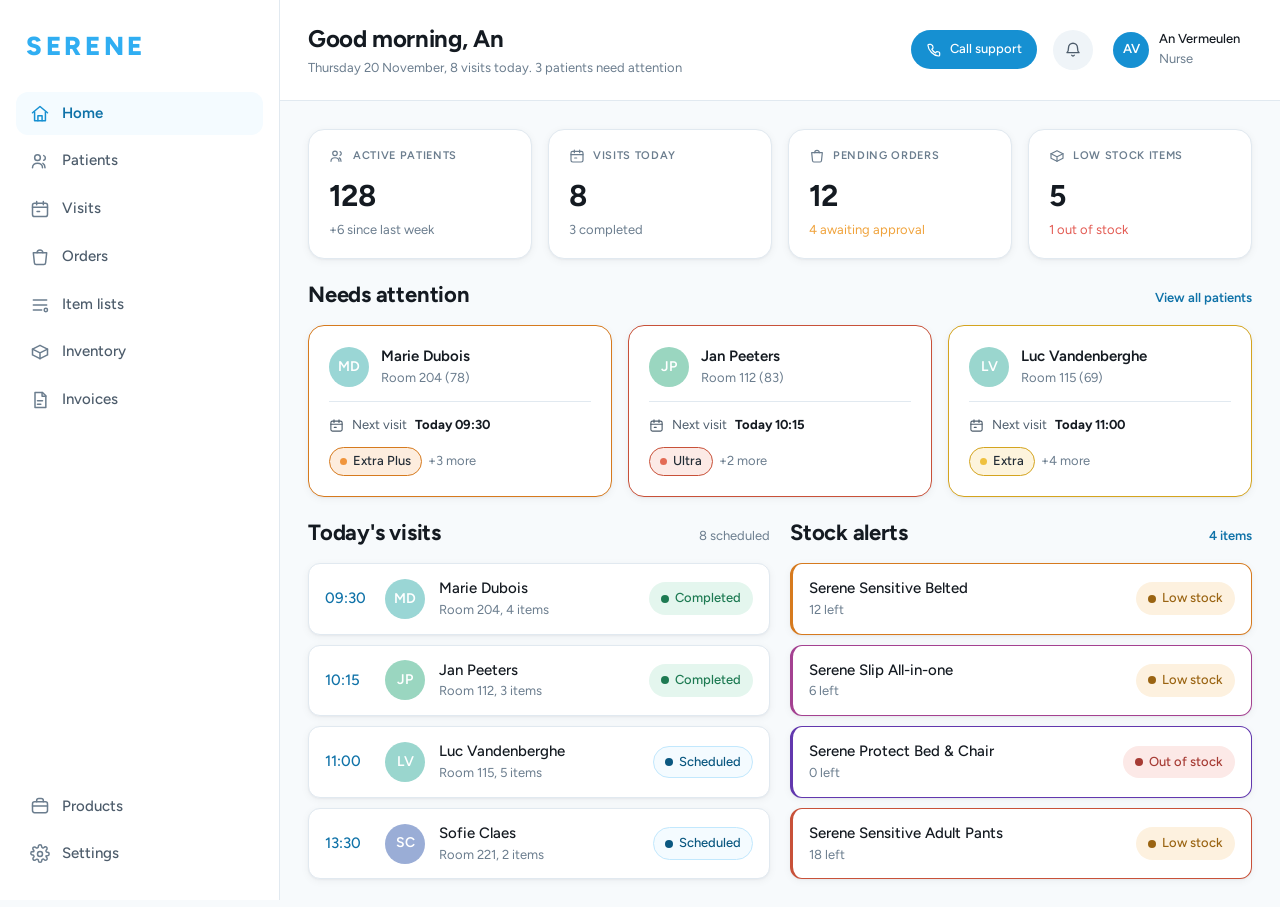
==== index.html @ 3872195d "SERENE prototype" ====
<!DOCTYPE html>
<html lang="en">
<head>
<meta charset="utf-8">
<meta name="viewport" content="width=device-width, initial-scale=1, viewport-fit=cover">
<title>SERENE — patient management</title>
<meta name="description" content="SERENE — incontinence care patient management, prototype.">
<meta name="theme-color" content="#1690d2">
<link rel="preconnect" href="https://fonts.googleapis.com">
<link rel="preconnect" href="https://fonts.gstatic.com" crossorigin>
<link href="https://fonts.googleapis.com/css2?family=Figtree:wght@400;500;600;700;800&display=swap" rel="stylesheet">
<link rel="stylesheet" href="css/app.css">
<link rel="stylesheet" href="css/features.css">
</head>
<body>
<noscript><p style="padding:24px">SERENE needs JavaScript to run.</p></noscript>

<!-- signalling for the support call. The library is vendored so the site has no
     runtime dependency on a CDN; it talks to the free public PeerJS broker. -->
<script src="js/peerjs.min.js"></script>
<script src="js/data.js"></script>
<script src="js/guide.js"></script>
<script src="js/call.js"></script>
<script src="js/app.js"></script>
</body>
</html>
---- css/app.css ----
/* ==========================================================================
   SERENE — design tokens + app shell
   Tokens mirror the Figma variable collection "SERENE" one-for-one.
   ========================================================================== */

:root {
  /* brand */
  --b50:#f4fbff; --b100:#e3f4fe; --b200:#c2e8fd; --b300:#8fd5fb; --b400:#5cc1f9;
  --b500:#30aef2; --b600:#1690d2; --b700:#0f72a8; --b800:#0b5880;
  /* neutral */
  --n0:#ffffff; --n50:#f7fafc; --n100:#eff4f8; --n200:#e1e9f0; --n300:#c9d6e0;
  --n400:#9aabba; --n500:#6b7d8e; --n600:#4d5c6b; --n700:#36434f; --n800:#222c36; --n900:#141a21;
  /* semantic */
  --ok:#2fb37a; --ok-t:#e4f6ee;
  --warn:#f0a33c; --warn-t:#fdf1df;
  --danger:#e35a52; --danger-t:#fce9e7;
  /* absorbency: solid / tint / border */
  --abs-normal:#5bc08a;     --abs-normal-t:#e6f6ed;     --abs-normal-b:#3fa873;
  --abs-plus:#9cc94f;       --abs-plus-t:#f0f7e0;       --abs-plus-b:#7fae38;
  --abs-extra:#efc13f;      --abs-extra-t:#fdf4dd;      --abs-extra-b:#d4a41f;
  --abs-extraplus:#f0953c;  --abs-extraplus-t:#fdedde;  --abs-extraplus-b:#d67a1e;
  --abs-ultra:#e36b55;      --abs-ultra-t:#fceae6;      --abs-ultra-b:#c85139;
  --abs-super:#c25bae;      --abs-super-t:#f8e7f4;      --abs-super-b:#a44191;
  --abs-maxi:#7b52c7;       --abs-maxi-t:#eee8fa;       --abs-maxi-b:#6238ae;
  /* radius */
  --r-sm:8px; --r-md:12px; --r-lg:16px; --r-xl:20px; --r-2xl:28px; --r-full:999px;
  /* elevation */
  --e-card:0 1px 2px rgba(20,26,33,.04), 0 2px 8px rgba(20,26,33,.05);
  --e-raised:0 2px 4px rgba(20,26,33,.05), 0 8px 20px rgba(20,26,33,.08);
  --e-popup:0 8px 16px rgba(20,26,33,.08), 0 24px 48px rgba(20,26,33,.16);
  /* layout */
  --sidebar:280px; --topbar:88px; --appbar:76px; --tabbar:82px;
}

* { box-sizing:border-box; margin:0; padding:0; }
html, body { height:100%; }
body {
  font-family:'Figtree', system-ui, -apple-system, 'Segoe UI', sans-serif;
  font-size:15px; line-height:1.45; color:var(--n900); background:var(--n50);
  -webkit-font-smoothing:antialiased;
}
button { font:inherit; color:inherit; background:none; border:none; cursor:pointer; }
a { color:inherit; text-decoration:none; }
ul { list-style:none; }
img { display:block; max-width:100%; }
:focus-visible { outline:3px solid var(--b400); outline-offset:2px; border-radius:4px; }

/* ---------- type ---------- */
.t-display{font-size:36px;font-weight:800;letter-spacing:-.02em}
.t-h1{font-size:28px;font-weight:700;letter-spacing:-.015em}
.t-h2{font-size:22px;font-weight:700;letter-spacing:-.01em}
.t-h3{font-size:18px;font-weight:600}
.t-h4{font-size:15px;font-weight:600}
.t-body{font-size:15px;font-weight:400}
.t-body-m{font-size:15px;font-weight:500}
.t-sm{font-size:13px;font-weight:400}
.t-sm-m{font-size:13px;font-weight:500}
.t-sm-sb{font-size:13px;font-weight:600}
.t-cap{font-size:11px;font-weight:600;letter-spacing:.06em;text-transform:uppercase}
.t-metric{font-size:30px;font-weight:700;letter-spacing:-.02em}
.t-metric-m{font-size:22px;font-weight:700;letter-spacing:-.01em}
.muted{color:var(--n500)} .dim{color:var(--n600)} .strong{color:var(--n900)}

/* ==========================================================================
   SHELL
   ========================================================================== */
.app { display:flex; min-height:100%; }

/* ---------- sidebar (desktop) ---------- */
.sidebar {
  width:var(--sidebar); flex:0 0 var(--sidebar); background:var(--n0);
  border-right:1px solid var(--n200); display:flex; flex-direction:column;
  padding:24px 16px; gap:4px; position:sticky; top:0; height:100vh;
}
.brand { display:flex; align-items:center; gap:10px; padding:4px 10px 22px; }
.brand-mark { font-size:26px; font-weight:800; letter-spacing:.14em; color:var(--b500); }
.nav-item {
  display:flex; align-items:center; gap:12px; padding:11px 14px;
  border-radius:var(--r-md); color:var(--n600); font-size:15px; font-weight:500; width:100%;
}
.nav-item:hover { background:var(--n100); color:var(--n800); }
.nav-item.is-active { background:var(--b50); color:var(--b700); font-weight:600; }
.nav-item.is-active svg { color:var(--b600); }
.nav-item svg { flex:0 0 20px; color:var(--n500); }
.nav-spacer { flex:1; }

/* ---------- main ---------- */
.main { flex:1; min-width:0; display:flex; flex-direction:column; }
.topbar {
  display:flex; align-items:center; gap:16px; padding:22px 28px;
  background:var(--n0); border-bottom:1px solid var(--n200); position:sticky; top:0; z-index:20;
}
.topbar-titles { flex:1; min-width:0; }
.topbar-titles h1 { font-size:24px; font-weight:700; letter-spacing:-.015em; }
.topbar-titles p { font-size:13px; color:var(--n500); margin-top:2px; }
.icon-btn {
  width:40px; height:40px; border-radius:var(--r-full); display:grid; place-items:center;
  color:var(--n600); background:var(--n100);
}
.icon-btn:hover { background:var(--n200); }
.user-chip { display:flex; align-items:center; gap:10px; padding:4px 12px 4px 4px; border-radius:var(--r-full); }
.user-chip:hover { background:var(--n100); }
.content { padding:28px; display:flex; flex-direction:column; gap:20px; flex:1; }

/* ---------- mobile / tablet chrome ---------- */
.appbar { display:none; }
.tabbar { display:none; }
.fabs { display:none; }

/* ==========================================================================
   COMPONENTS
   ========================================================================== */
.card { background:var(--n0); border:1px solid var(--n200); border-radius:var(--r-lg); box-shadow:var(--e-card); }
.card-pad { padding:20px; }
.section { display:flex; flex-direction:column; gap:14px; }
.section-head { display:flex; align-items:baseline; gap:12px; }
.section-head h2 { font-size:22px; font-weight:700; letter-spacing:-.01em; flex:1; }
.link { color:var(--b700); font-size:13px; font-weight:600; }
.link:hover { color:var(--b800); text-decoration:underline; }

.btn {
  display:inline-flex; align-items:center; justify-content:center; gap:8px;
  padding:12px 20px; border-radius:var(--r-md); font-size:15px; font-weight:500;
  border:1px solid transparent; white-space:nowrap;
}
.btn-primary { background:var(--b600); color:var(--n0); }
.btn-primary:hover { background:var(--b700); }
.btn-ghost { background:var(--n0); border-color:var(--n200); color:var(--n700); }
.btn-ghost:hover { background:var(--n50); border-color:var(--n300); }
.btn-danger { background:var(--danger); color:var(--n0); border-radius:var(--r-full); }
.btn-danger:hover { filter:brightness(.94); }
.btn-dark { background:var(--n800); border:1px solid var(--n700); color:var(--n0); border-radius:var(--r-full); padding:9px 16px; font-size:13px; }
.btn-dark:hover { background:#2c3844; }
.btn-sm { padding:9px 14px; font-size:13px; }
.btn-block { width:100%; }

.chip {
  display:inline-flex; align-items:center; gap:6px; padding:6px 11px;
  border-radius:var(--r-full); font-size:13px; font-weight:500;
  background:var(--n100); color:var(--n700); border:1px solid transparent;
}
.chip-brand { background:var(--b50); color:var(--b800); border-color:var(--b200); }
.chip-ok { background:var(--ok-t); color:#1d7a52; }
.chip-warn { background:var(--warn-t); color:#9a6412; }
.chip-danger { background:var(--danger-t); color:#a63b34; }
.dot { width:8px; height:8px; border-radius:var(--r-full); background:currentColor; flex:0 0 8px; }

.stat-grid { display:grid; grid-template-columns:repeat(4,1fr); gap:16px; }
.stat { background:var(--n0); border:1px solid var(--n200); border-radius:var(--r-lg); padding:18px 20px; box-shadow:var(--e-card); }
.stat-label { display:flex; align-items:center; gap:8px; color:var(--n500); }
.stat-value { margin-top:10px; }
.stat-foot { font-size:13px; margin-top:4px; color:var(--n500); }

.avatar { border-radius:var(--r-full); background:var(--n200); flex:0 0 auto; display:grid; place-items:center;
  color:var(--n0); font-weight:600; overflow:hidden; background-size:cover; background-position:center 18%; }
.avatar-sm { width:36px; height:36px; font-size:13px; }
.avatar-md { width:40px; height:40px; font-size:14px; }
.avatar-lg { width:48px; height:48px; font-size:15px; }
.avatar-xl { width:64px; height:64px; font-size:18px; }

/* absorbency coding — the whole row/card carries a tinted border */
.abs { --c:var(--n400); --t:var(--n100); --bd:var(--n300); }
.abs-normal{--c:var(--abs-normal);--t:var(--abs-normal-t);--bd:var(--abs-normal-b)}
.abs-plus{--c:var(--abs-plus);--t:var(--abs-plus-t);--bd:var(--abs-plus-b)}
.abs-extra{--c:var(--abs-extra);--t:var(--abs-extra-t);--bd:var(--abs-extra-b)}
.abs-extraplus{--c:var(--abs-extraplus);--t:var(--abs-extraplus-t);--bd:var(--abs-extraplus-b)}
.abs-ultra{--c:var(--abs-ultra);--t:var(--abs-ultra-t);--bd:var(--abs-ultra-b)}
.abs-super{--c:var(--abs-super);--t:var(--abs-super-t);--bd:var(--abs-super-b)}
.abs-maxi{--c:var(--abs-maxi);--t:var(--abs-maxi-t);--bd:var(--abs-maxi-b)}
.abs-pill {
  display:inline-flex; align-items:center; gap:6px; padding:4px 10px; border-radius:var(--r-full);
  font-size:13px; font-weight:500; background:var(--t); color:var(--n800); border:1px solid var(--bd);
}
.abs-pill .dot { width:7px; height:7px; flex:0 0 7px; background:var(--c); }

/* tables / lists */
.table { width:100%; border-collapse:separate; border-spacing:0 10px; }
.table thead th {
  text-align:left; font-size:11px; font-weight:600; letter-spacing:.06em; text-transform:uppercase;
  color:var(--n500); padding:0 16px 6px;
}
.table tbody tr { background:var(--n0); box-shadow:var(--e-card); }
.table tbody td { padding:14px 16px; border-top:1px solid var(--n200); border-bottom:1px solid var(--n200); vertical-align:middle; }
.table tbody td:first-child { border-left:1px solid var(--n200); border-radius:var(--r-md) 0 0 var(--r-md); }
.table tbody td:last-child { border-right:1px solid var(--n200); border-radius:0 var(--r-md) var(--r-md) 0; }
.table tbody tr.abs td { border-top-color:var(--bd); border-bottom-color:var(--bd); }
.table tbody tr.abs td:first-child { border-left:3px solid var(--bd); }
.table tbody tr.abs td:last-child { border-right-color:var(--bd); }
.table tbody tr:hover td { background:var(--n50); }
.cell-main { display:flex; align-items:center; gap:12px; }
.cell-stack { display:flex; flex-direction:column; gap:1px; min-width:0; }
.cell-stack .sub { font-size:13px; color:var(--n500); }

.list { display:flex; flex-direction:column; gap:10px; }
.row {
  display:flex; align-items:center; gap:14px; padding:14px 16px; background:var(--n0);
  border:1px solid var(--n200); border-radius:var(--r-md); box-shadow:var(--e-card);
}
.row.abs { border-color:var(--bd); border-left-width:3px; }
.row:hover { background:var(--n50); }
.row-main { flex:1; min-width:0; }
.row-title { font-size:15px; font-weight:500; }
.row-sub { font-size:13px; color:var(--n500); margin-top:1px; }

.toolbar { display:flex; align-items:center; gap:12px; }
.search {
  flex:1; display:flex; align-items:center; gap:10px; padding:11px 16px; background:var(--n0);
  border:1px solid var(--n200); border-radius:var(--r-md); color:var(--n500);
}
.search input { flex:1; border:none; outline:none; font:inherit; color:var(--n900); background:none; }
.search input::placeholder { color:var(--n400); }

.grid-cards { display:grid; grid-template-columns:repeat(auto-fill,minmax(260px,1fr)); gap:16px; }
.pcard { background:var(--n0); border:1px solid var(--n200); border-radius:var(--r-lg); overflow:hidden; box-shadow:var(--e-card); }
.pcard.abs { border-color:var(--bd); }
.pcard-media { aspect-ratio:4/3; background:var(--t,var(--n100)); display:grid; place-items:center; position:relative; }
.pcard-media img { width:100%; height:100%; object-fit:contain; padding:14px; }
.pcard-ph { font-size:11px; font-weight:600; letter-spacing:.08em; text-transform:uppercase; color:var(--n400); }
.pcard-body { padding:14px 16px; display:flex; flex-direction:column; gap:8px; }

.empty { display:flex; flex-direction:column; align-items:center; gap:14px; padding:64px 24px; text-align:center; }
.empty-icon { width:64px; height:64px; border-radius:var(--r-full); background:var(--n100); display:grid; place-items:center; color:var(--n500); }

.two-col { display:grid; grid-template-columns:1fr 1fr; gap:20px; align-items:start; }
.two-col-items { grid-template-columns:320px minmax(0,1fr); }
.divider { height:1px; background:var(--n200); }

/* settings-ish rows */
.setting { display:flex; align-items:center; gap:16px; padding:16px 20px; }
.setting + .setting { border-top:1px solid var(--n200); }
.setting-main { flex:1; min-width:0; }

.switch { width:46px; height:26px; border-radius:var(--r-full); background:var(--n300); padding:3px; flex:0 0 46px; transition:background .18s; }
.switch span { display:block; width:20px; height:20px; border-radius:var(--r-full); background:var(--n0); transition:transform .18s; }
.switch.is-on { background:var(--b600); }
.switch.is-on span { transform:translateX(20px); }

/* ==========================================================================
   RESPONSIVE — tablet (<1180) and mobile (<700)
   ========================================================================== */
@media (max-width:1179px) {
  .sidebar { display:none; }
  .topbar { display:none; }
  .app { flex-direction:column; }

  .appbar {
    display:flex; align-items:center; gap:12px; height:var(--appbar); padding:0 20px;
    background:var(--n0); border-bottom:1px solid var(--n200); position:sticky; top:0; z-index:20;
  }
  .appbar-titles { flex:1; min-width:0; }
  .appbar-titles h1 { font-size:19px; font-weight:700; letter-spacing:-.01em; }
  .appbar-titles p { font-size:12px; color:var(--n500); }

  .content { padding:16px 20px calc(var(--tabbar) + 24px); gap:16px; }

  .tabbar {
    display:flex; position:fixed; left:0; right:0; bottom:0; height:var(--tabbar); z-index:30;
    background:var(--n0); border-top:1px solid var(--n200); padding:10px 8px 18px;
  }
  .tab {
    flex:1; display:flex; flex-direction:column; align-items:center; gap:4px;
    color:var(--n500); font-size:11px; font-weight:500;
  }
  .tab.is-active { color:var(--b600); font-weight:600; }

  .fabs {
    display:flex; flex-direction:column; gap:12px; position:fixed; right:24px; z-index:29;
    bottom:calc(var(--tabbar) + 18px);
  }
  .fab {
    width:58px; height:58px; border-radius:var(--r-full); display:grid; place-items:center;
    box-shadow:var(--e-raised); position:relative;
  }
  .fab-support { background:var(--b600); color:var(--n0); }
  .fab-add { background:var(--n0); color:var(--b700); border:1px solid var(--n200); }

  .stat-grid { grid-template-columns:repeat(2,1fr); gap:12px; }
  .two-col, .two-col-items { grid-template-columns:minmax(0,1fr); }
  /* tables collapse into stacked rows */
  .table thead { display:none; }
  .table, .table tbody, .table tr, .table td { display:block; width:100%; }
  .table { border-spacing:0; }
  .table tbody tr { margin-bottom:10px; border:1px solid var(--n200); border-radius:var(--r-md); padding:4px 0; }
  .table tbody tr.abs { border-color:var(--bd); border-left-width:3px; }
  .table tbody td { border:none !important; padding:6px 16px; }
  .table tbody td:first-child { padding-top:12px; }
  .table tbody td:last-child { padding-bottom:12px; }
  .td-label::before {
    content:attr(data-label); display:block; font-size:11px; font-weight:600; letter-spacing:.06em;
    text-transform:uppercase; color:var(--n500); margin-bottom:2px;
  }
}

@media (max-width:699px) {
  .content { padding:14px 16px calc(var(--tabbar) + 24px); }
  .stat-grid { grid-template-columns:repeat(2,1fr); gap:10px; }
  .grid-cards { grid-template-columns:1fr; }
  .section-head h2 { font-size:19px; }
  .fabs { right:16px; }
  .toolbar { flex-wrap:wrap; }
}

/* hide-on-breakpoint helpers */
@media (max-width:1179px){ .only-desktop{display:none !important} }
@media (min-width:1180px){ .only-touch{display:none !important} }
@media (max-width:699px){ .not-mobile{display:none !important} }
---- css/features.css ----
/* ==========================================================================
   SERENE — the two interactive features
   1. Guided help   (spotlight + popup + video)
   2. Support call  (consent, waiting room, live call bar, redaction)
   ========================================================================== */

/* ---------- shared scrim ---------- */
.scrim {
  position:fixed; inset:0; background:rgba(13,20,28,.55); z-index:100;
  opacity:0; pointer-events:none; transition:opacity .18s ease-out;
}
.scrim.is-open { opacity:1; pointer-events:auto; }

/* ==========================================================================
   1. GUIDED HELP
   ========================================================================== */
/* the element being explained is lifted above the scrim and ringed */
.guide-spotlight {
  position:relative; z-index:102 !important;
  box-shadow:0 0 0 3px var(--b400), 0 0 0 10px rgba(92,193,249,.25);
  border-radius:var(--r-md);
}

.guide-pop {
  position:fixed; z-index:103; width:352px; max-width:calc(100vw - 24px);
  background:var(--n0); border:1px solid var(--n200); border-radius:var(--r-xl);
  box-shadow:var(--e-popup); overflow:hidden;
  opacity:0; transform:translateY(-6px); pointer-events:none; transition:opacity .16s, transform .16s;
}
.guide-pop.is-open { opacity:1; transform:none; pointer-events:auto; }
.guide-caret {
  position:fixed; z-index:104; width:0; height:0; opacity:0; transition:opacity .16s;
  border-left:9px solid transparent; border-right:9px solid transparent; border-bottom:9px solid var(--n0);
  filter:drop-shadow(0 -1px 0 var(--n200));
}
.guide-caret.is-open { opacity:1; }

.guide-head { display:flex; align-items:center; gap:10px; padding:14px 14px 10px 16px; }
.guide-badge { width:28px; height:28px; border-radius:var(--r-sm); background:var(--b100); color:var(--b700); display:grid; place-items:center; flex:0 0 28px; }
.guide-head .label { flex:1; font-size:13px; font-weight:600; color:var(--n700); }
.guide-close { width:32px; height:32px; border-radius:var(--r-full); background:var(--n100); color:var(--n600); display:grid; place-items:center; }
.guide-close:hover { background:var(--n200); }

.guide-video { margin:0 12px; position:relative; border-radius:14px; overflow:hidden; background:var(--n900); aspect-ratio:16/9; }
.guide-video video { width:100%; height:100%; object-fit:cover; display:block; }
.guide-video .novideo {
  position:absolute; inset:0; display:grid; place-content:center; justify-items:center; gap:8px;
  color:var(--n400); font-size:12px; text-align:center; padding:16px;
}
.guide-play {
  position:absolute; left:50%; top:50%; transform:translate(-50%,-50%);
  width:54px; height:54px; border-radius:var(--r-full); background:rgba(255,255,255,.94);
  display:grid; place-items:center; color:var(--n900); box-shadow:var(--e-raised);
}
.guide-video.is-playing .guide-play { opacity:0; pointer-events:none; }
.guide-dur {
  position:absolute; left:10px; bottom:10px; padding:3px 8px; border-radius:var(--r-full);
  background:rgba(0,0,0,.6); color:#fff; font-size:11px; font-weight:600;
}
.guide-vctl { position:absolute; right:10px; bottom:10px; display:flex; gap:6px; }
.guide-vctl button {
  width:30px; height:30px; border-radius:8px; background:rgba(0,0,0,.6); color:#fff; display:grid; place-items:center;
}
.guide-vctl button:hover { background:rgba(0,0,0,.8); }

.guide-text { padding:12px 16px 14px; }
.guide-text h4 { font-size:15px; font-weight:600; }
.guide-text p { font-size:13px; color:var(--n500); margin-top:3px; }
.guide-foot {
  display:flex; align-items:center; gap:12px; padding:12px 16px;
  background:var(--n50); border-top:1px solid var(--n200);
}
.guide-foot .main { flex:1; }
.guide-foot .main b { display:block; font-size:13px; font-weight:500; color:var(--n900); }
.guide-foot .main span { font-size:11px; color:var(--n500); }

/* touch: a help-mode toggle replaces hover */
.help-mode-btn { position:relative; }
.help-mode-btn.is-on { background:var(--b600); color:var(--n0); }
body.help-mode [data-guide] { box-shadow:0 0 0 2px var(--b300); border-radius:var(--r-md); }

/* ==========================================================================
   2. SUPPORT CALL
   ========================================================================== */
.sheet {
  position:fixed; z-index:101; background:var(--n0); border-radius:var(--r-xl);
  box-shadow:var(--e-popup); width:480px; max-width:calc(100vw - 32px);
  left:50%; top:50%; transform:translate(-50%,-48%);
  opacity:0; pointer-events:none; transition:opacity .18s, transform .18s;
  max-height:calc(100vh - 32px); overflow:auto;
}
.sheet.is-open { opacity:1; transform:translate(-50%,-50%); pointer-events:auto; }
.sheet-head { display:flex; align-items:center; gap:12px; padding:24px 24px 0; }
.sheet-badge { width:40px; height:40px; border-radius:var(--r-md); background:var(--b100); color:var(--b700); display:grid; place-items:center; flex:0 0 40px; }
.sheet-head .titles { flex:1; min-width:0; }
.sheet-head .titles h3 { font-size:18px; font-weight:600; }
.sheet-head .titles p { font-size:13px; color:var(--n500); }
.sheet-body { padding:18px 24px 20px; display:flex; flex-direction:column; gap:14px; }
.sheet-foot { display:flex; gap:12px; padding:0 24px 24px; }
.sheet-foot .btn { flex:1; }
.sheet-foot .btn-ghost { flex:0 0 auto; }
.grabber { display:none; }

/* the one choice the caller gets */
.share-opt {
  display:flex; align-items:center; gap:14px; padding:16px; border-radius:var(--r-lg);
  background:var(--b50); border:1px solid var(--b200); cursor:pointer; text-align:left; width:100%;
  transition:background .15s, border-color .15s;
}
.share-opt .ico { color:var(--b700); flex:0 0 24px; }
.share-opt .txt { flex:1; min-width:0; }
.share-opt .txt b { display:block; font-size:15px; font-weight:500; }
.share-opt .txt span { font-size:13px; color:var(--n500); }
.share-opt[aria-pressed="false"] { background:var(--n50); border-color:var(--n200); }
.share-opt[aria-pressed="false"] .ico { color:var(--n500); }

.privacy-note {
  display:flex; gap:10px; padding:14px; border-radius:14px; background:var(--n50);
  font-size:13px; color:var(--n600);
}
.privacy-note svg { flex:0 0 18px; color:var(--n500); margin-top:1px; }

/* waiting room */
.waiting { display:flex; flex-direction:column; align-items:center; gap:16px; padding:8px 32px 24px; text-align:center; }
.halo { width:132px; height:132px; display:grid; place-items:center; position:relative; }
.halo::before, .halo::after { content:''; position:absolute; border-radius:var(--r-full); }
.halo::before { inset:0; background:var(--b50); animation:pulse 2.4s ease-out infinite; }
.halo::after { inset:18px; background:var(--b100); animation:pulse 2.4s ease-out .4s infinite; }
.halo .core { width:64px; height:64px; border-radius:var(--r-full); background:var(--b600); color:#fff; display:grid; place-items:center; position:relative; }
@keyframes pulse { 0%{transform:scale(.88);opacity:.85} 70%{transform:scale(1.06);opacity:.35} 100%{transform:scale(.88);opacity:.85} }
.progress { width:320px; max-width:100%; height:6px; border-radius:var(--r-full); background:var(--n100); overflow:hidden; }
.progress i { display:block; height:100%; background:var(--b400); border-radius:var(--r-full); width:12%; transition:width .9s linear; }
.waiting-chips { display:flex; flex-wrap:wrap; gap:8px; justify-content:center; }

/* the live call bar */
.callbar {
  position:fixed; z-index:95; left:50%; transform:translateX(-50%); bottom:24px;
  display:flex; align-items:center; gap:12px; padding:14px 16px;
  background:var(--n900); border-radius:var(--r-2xl); box-shadow:var(--e-popup); color:var(--n0);
}
.callbar.is-hidden { display:none; }
.callbar .who { display:flex; flex-direction:column; gap:1px; min-width:0; }
.callbar .who b { font-size:15px; font-weight:500; }
.callbar .who span { font-size:13px; color:var(--n400); }
.callbar .timer { font-size:15px; font-weight:500; font-variant-numeric:tabular-nums; }
.callbar .sep { width:1px; height:32px; background:var(--n700); }
.callbar .state { display:inline-flex; align-items:center; gap:7px; padding:7px 12px; border-radius:var(--r-full); background:var(--n800); border:1px solid var(--n700); font-size:13px; font-weight:500; }
.callbar .state .dot { background:var(--danger); animation:blink 1.4s ease-in-out infinite; }
@keyframes blink { 0%,100%{opacity:1} 50%{opacity:.25} }
.callbar .round { width:44px; height:44px; border-radius:var(--r-full); background:var(--n800); border:1px solid var(--n700); display:grid; place-items:center; color:var(--n0); }
.callbar .round:hover { background:#2c3844; }
.callbar .round.is-off { background:var(--danger); border-color:var(--danger); }

/* topbar pill replacing "Call support" while a call runs */
.live-pill { display:inline-flex; align-items:center; gap:8px; padding:10px 16px; border-radius:var(--r-full); background:var(--b600); color:var(--n0); font-size:13px; font-weight:600; }
.live-pill .dot { background:#fff; animation:blink 1.4s ease-in-out infinite; }

/* what the specialist sees */
.preview-wrap { width:880px; max-width:calc(100vw - 32px); }
.preview-stage { border-radius:14px; overflow:hidden; background:var(--n800); aspect-ratio:16/10; position:relative; }
.preview-stage video, .preview-stage canvas { width:100%; height:100%; object-fit:contain; display:block; }
.preview-live { position:absolute; left:12px; top:12px; display:inline-flex; align-items:center; gap:7px; padding:5px 10px; border-radius:var(--r-full); background:rgba(0,0,0,.72); color:#fff; font-size:11px; font-weight:700; letter-spacing:.06em; }
.preview-live .dot { background:var(--danger); }
.masked-note { display:flex; gap:10px; padding:12px 14px; border-radius:var(--r-md); background:var(--ok-t); font-size:13px; color:var(--n700); }
.masked-note svg { flex:0 0 18px; color:var(--ok); margin-top:1px; }

/* redaction applied to the *local* DOM only as a fallback (see call.js) */
body.redact-fallback [data-sensitive] { filter:blur(7px); }

/* ended */
.ended { display:flex; flex-direction:column; align-items:center; gap:14px; padding:32px 28px 20px; text-align:center; }
.ended .tick { width:56px; height:56px; border-radius:var(--r-full); background:var(--ok-t); color:var(--ok); display:grid; place-items:center; }
.ended-foot { background:var(--n50); border-top:1px solid var(--n200); padding:18px 28px 24px; display:flex; flex-direction:column; gap:10px; align-items:center; }
.ended-foot .choices { display:flex; gap:10px; width:100%; }
.ended-foot .choices .btn { flex:1; }

/* room code */
.roomcode {
  display:flex; align-items:center; gap:10px; padding:12px 14px; border-radius:var(--r-md);
  background:var(--n900); color:var(--n0); font-family:ui-monospace,'SF Mono',Menlo,monospace;
  font-size:19px; font-weight:600; letter-spacing:.22em; justify-content:center;
}
.roomcode-wrap { display:flex; flex-direction:column; gap:7px; }
.roomcode-wrap > label { font-size:13px; font-weight:600; color:var(--n700); }
.field { padding:12px 14px; border-radius:var(--r-md); border:1px solid var(--n200); background:var(--n0); font:inherit; width:100%; }
.field:focus { outline:none; border-color:var(--b400); box-shadow:0 0 0 3px rgba(92,193,249,.25); }

.conn-state { font-size:13px; display:inline-flex; align-items:center; gap:7px; color:var(--n500); }
.conn-state .dot { background:var(--n400); }
.conn-state.is-live { color:var(--ok); } .conn-state.is-live .dot { background:var(--ok); }
.conn-state.is-err { color:var(--danger); } .conn-state.is-err .dot { background:var(--danger); }

/* ---------- touch variants ---------- */
@media (max-width:1179px) {
  .sheet {
    width:100%; max-width:100%; left:0; right:0; top:auto; bottom:0; transform:translateY(16px);
    border-radius:24px 24px 0 0; max-height:92vh;
  }
  .sheet.is-open { transform:none; }
  .grabber { display:block; width:40px; height:4px; border-radius:var(--r-full); background:var(--n300); margin:10px auto 0; }
  .sheet-head { padding-top:10px; }
  .sheet-foot { flex-direction:column; }
  .sheet-foot .btn, .sheet-foot .btn-ghost { flex:1 1 auto; width:100%; }

  /* waiting room takes the whole screen on touch */
  .sheet.is-fullscreen { top:0; height:100%; max-height:100%; border-radius:0; }
  .sheet.is-fullscreen .waiting { justify-content:center; height:100%; padding:40px 24px; }
  .sheet.is-fullscreen .grabber { display:none; }

  .callbar {
    left:16px; right:16px; transform:none; bottom:calc(var(--tabbar) + 10px);
    padding:10px 12px; gap:10px; border-radius:var(--r-xl);
  }
  .callbar .sep, .callbar .state, .callbar .timer-sep { display:none; }
  .callbar .who { flex:1; }
  .callbar .who b { font-size:13px; }
  .callbar .who span { font-size:12px; }
  .callbar .round { width:40px; height:40px; }
  body.in-call .fabs { display:none; }
  .preview-wrap { width:100%; }
}
@media (max-width:699px) {
  .guide-pop { width:calc(100vw - 24px); }
  .halo { width:112px; height:112px; }
}
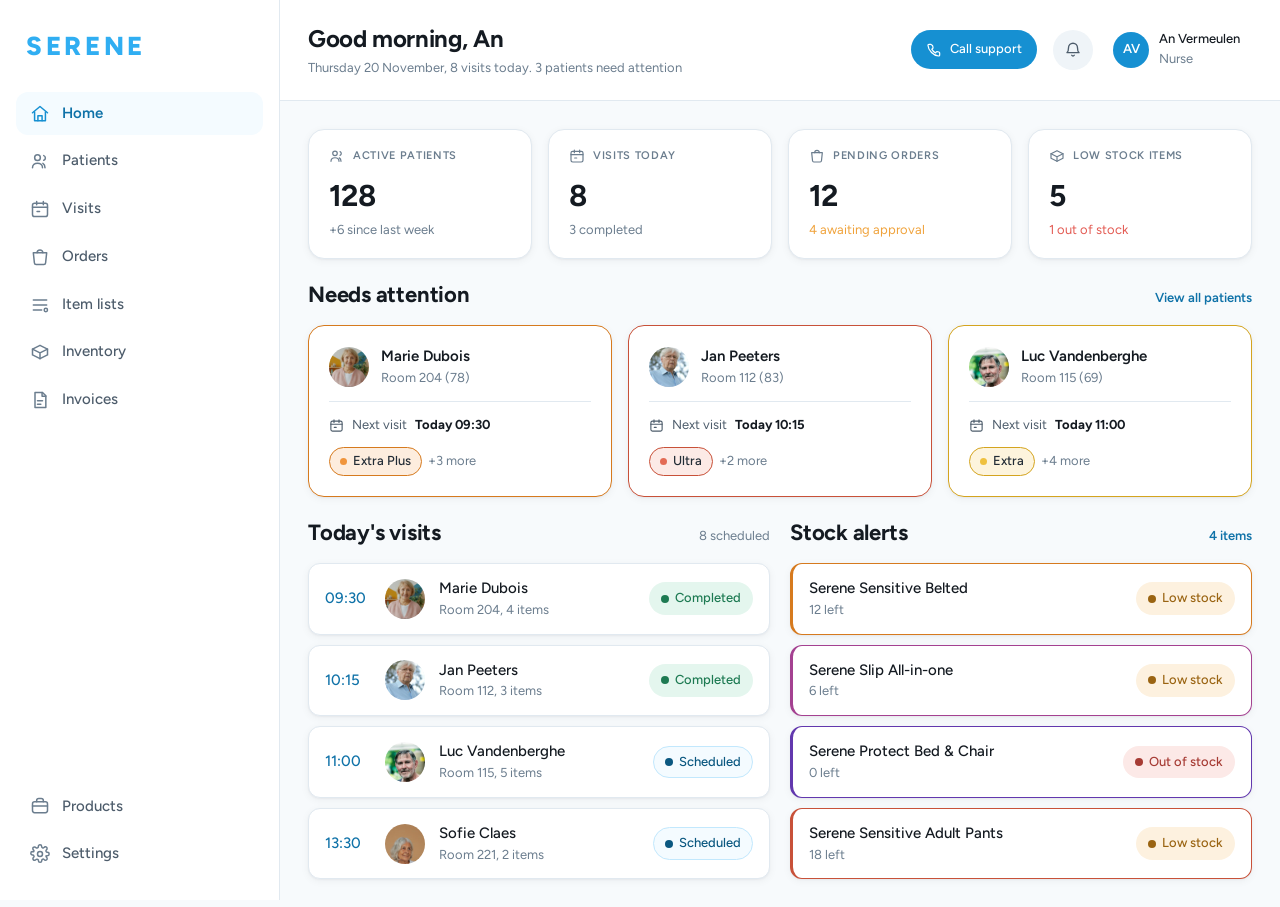
==== commit f5b68ce5: "Serene Prototype" ====
--- a/index.html
+++ b/index.html
@@ -9,18 +9,18 @@
 <link rel="preconnect" href="https://fonts.googleapis.com">
 <link rel="preconnect" href="https://fonts.gstatic.com" crossorigin>
 <link href="https://fonts.googleapis.com/css2?family=Figtree:wght@400;500;600;700;800&display=swap" rel="stylesheet">
-<link rel="stylesheet" href="css/app.css">
-<link rel="stylesheet" href="css/features.css">
+<link rel="stylesheet" href="css/app.css?v=2">
+<link rel="stylesheet" href="css/features.css?v=2">
 </head>
 <body>
 <noscript><p style="padding:24px">SERENE needs JavaScript to run.</p></noscript>
 
 <!-- signalling for the support call. The library is vendored so the site has no
      runtime dependency on a CDN; it talks to the free public PeerJS broker. -->
-<script src="js/peerjs.min.js"></script>
-<script src="js/data.js"></script>
-<script src="js/guide.js"></script>
-<script src="js/call.js"></script>
-<script src="js/app.js"></script>
+<script src="js/peerjs.min.js?v=2"></script>
+<script src="js/data.js?v=2"></script>
+<script src="js/guide.js?v=2"></script>
+<script src="js/call.js?v=2"></script>
+<script src="js/app.js?v=2"></script>
 </body>
 </html>
--- a/css/app.css
+++ b/css/app.css
@@ -152,7 +152,7 @@
 .stat-foot { font-size:13px; margin-top:4px; color:var(--n500); }
 
 .avatar { border-radius:var(--r-full); background:var(--n200); flex:0 0 auto; display:grid; place-items:center;
-  color:var(--n0); font-weight:600; overflow:hidden; background-size:cover; background-position:center 18%; }
+  color:var(--n0); font-weight:600; overflow:hidden; background-size:cover; background-position:center; }
 .avatar-sm { width:36px; height:36px; font-size:13px; }
 .avatar-md { width:40px; height:40px; font-size:14px; }
 .avatar-lg { width:48px; height:48px; font-size:15px; }
